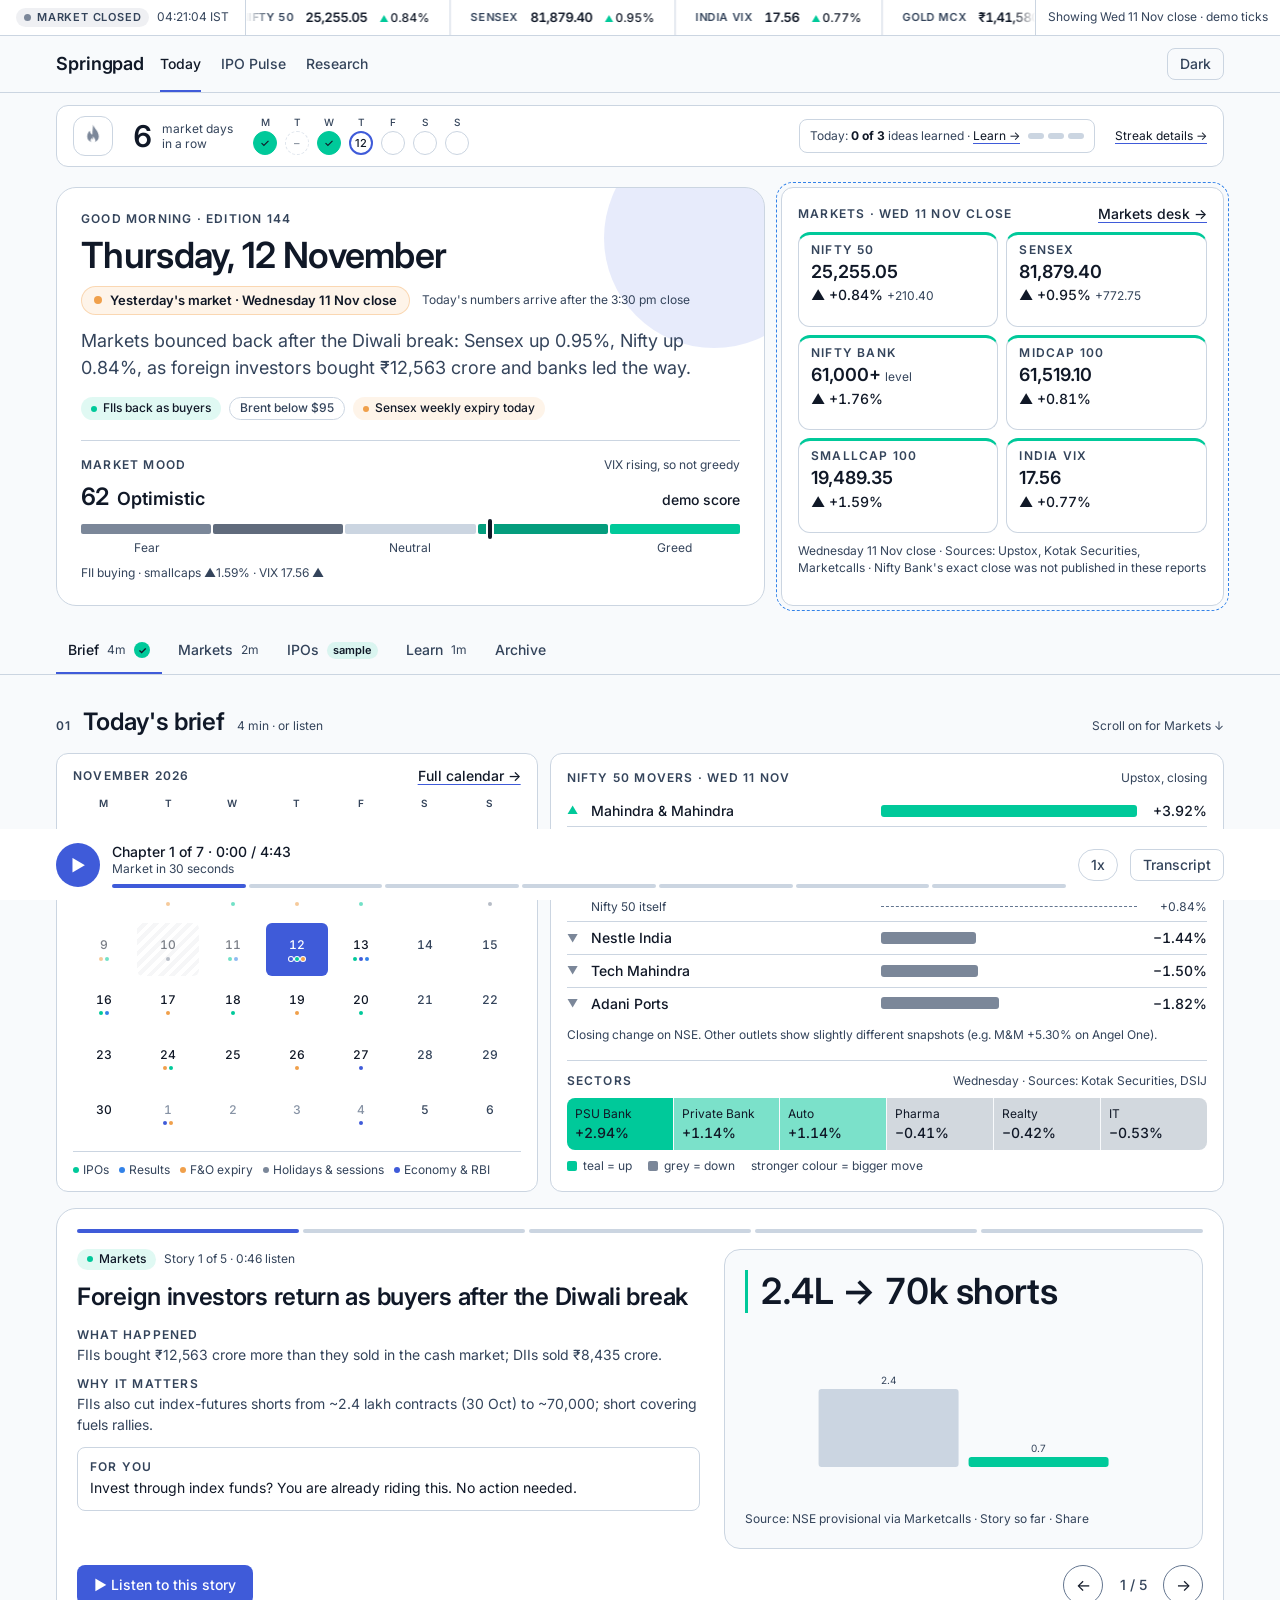
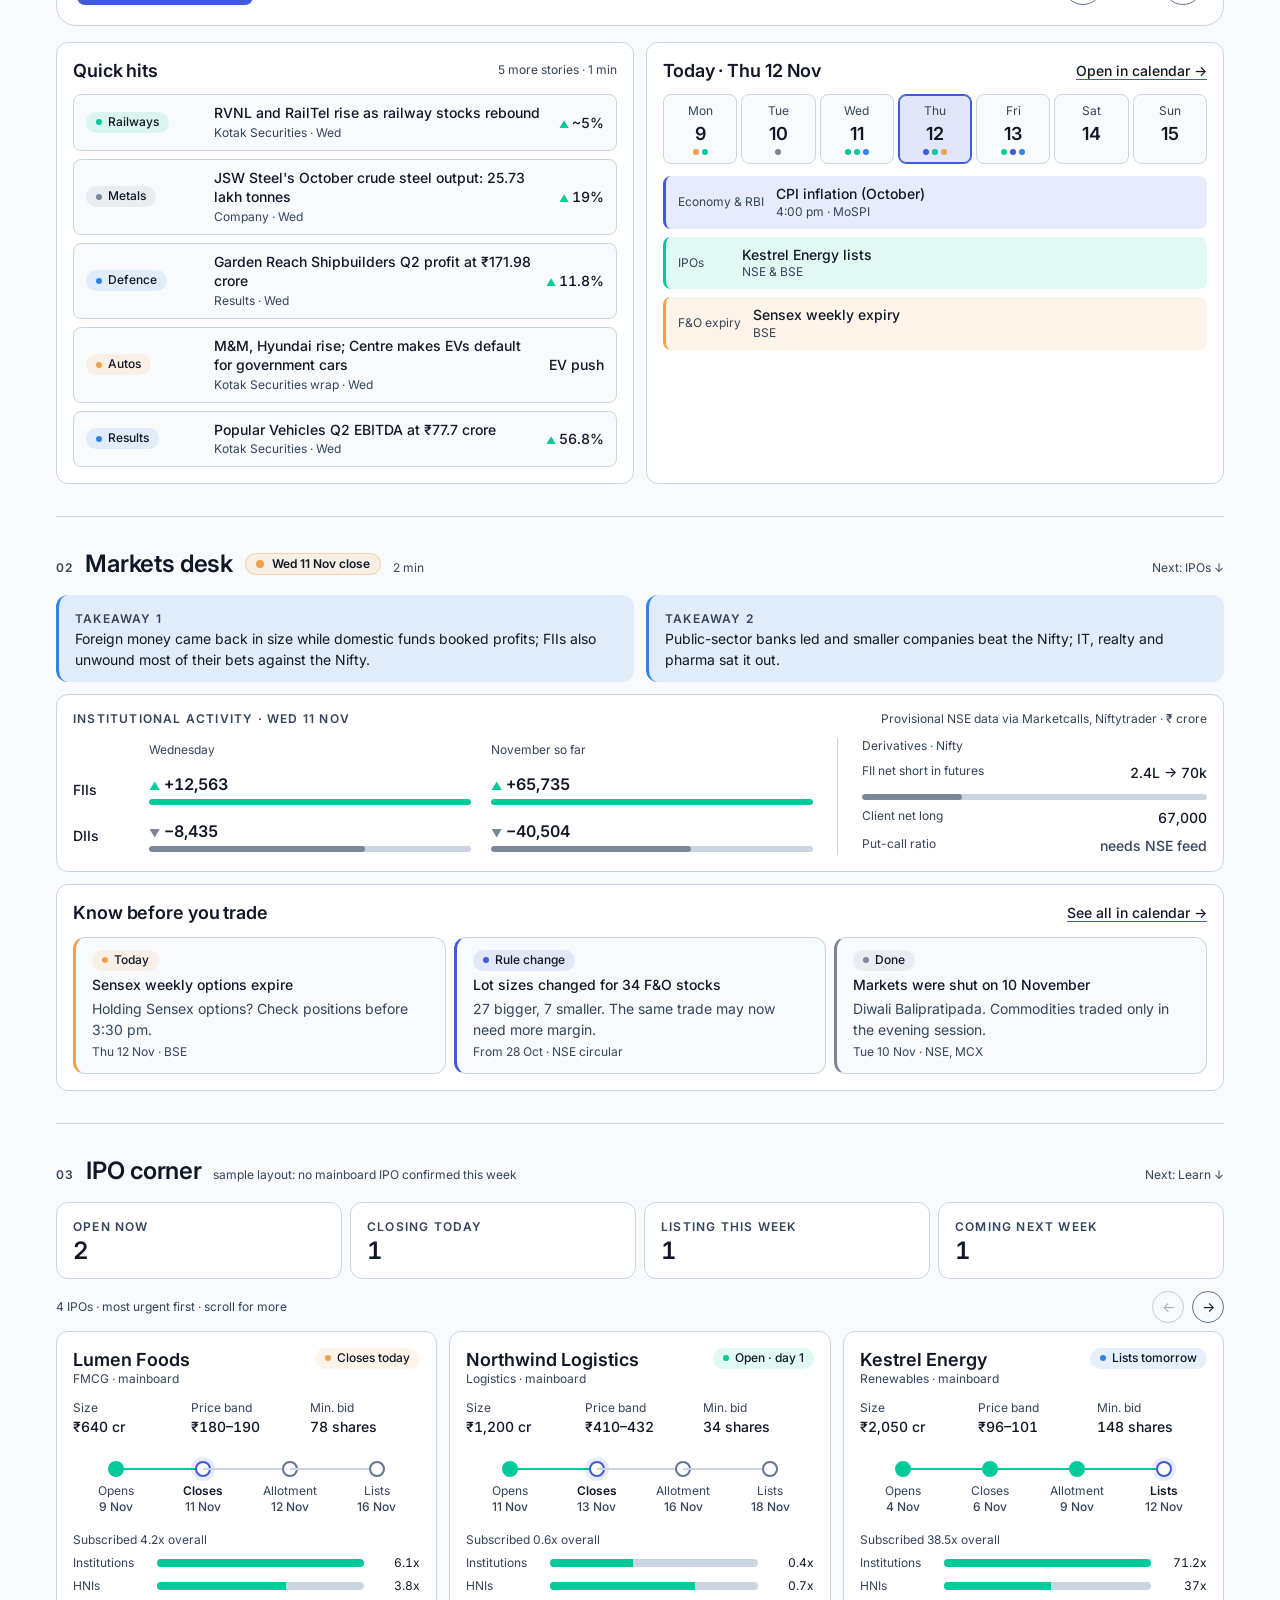
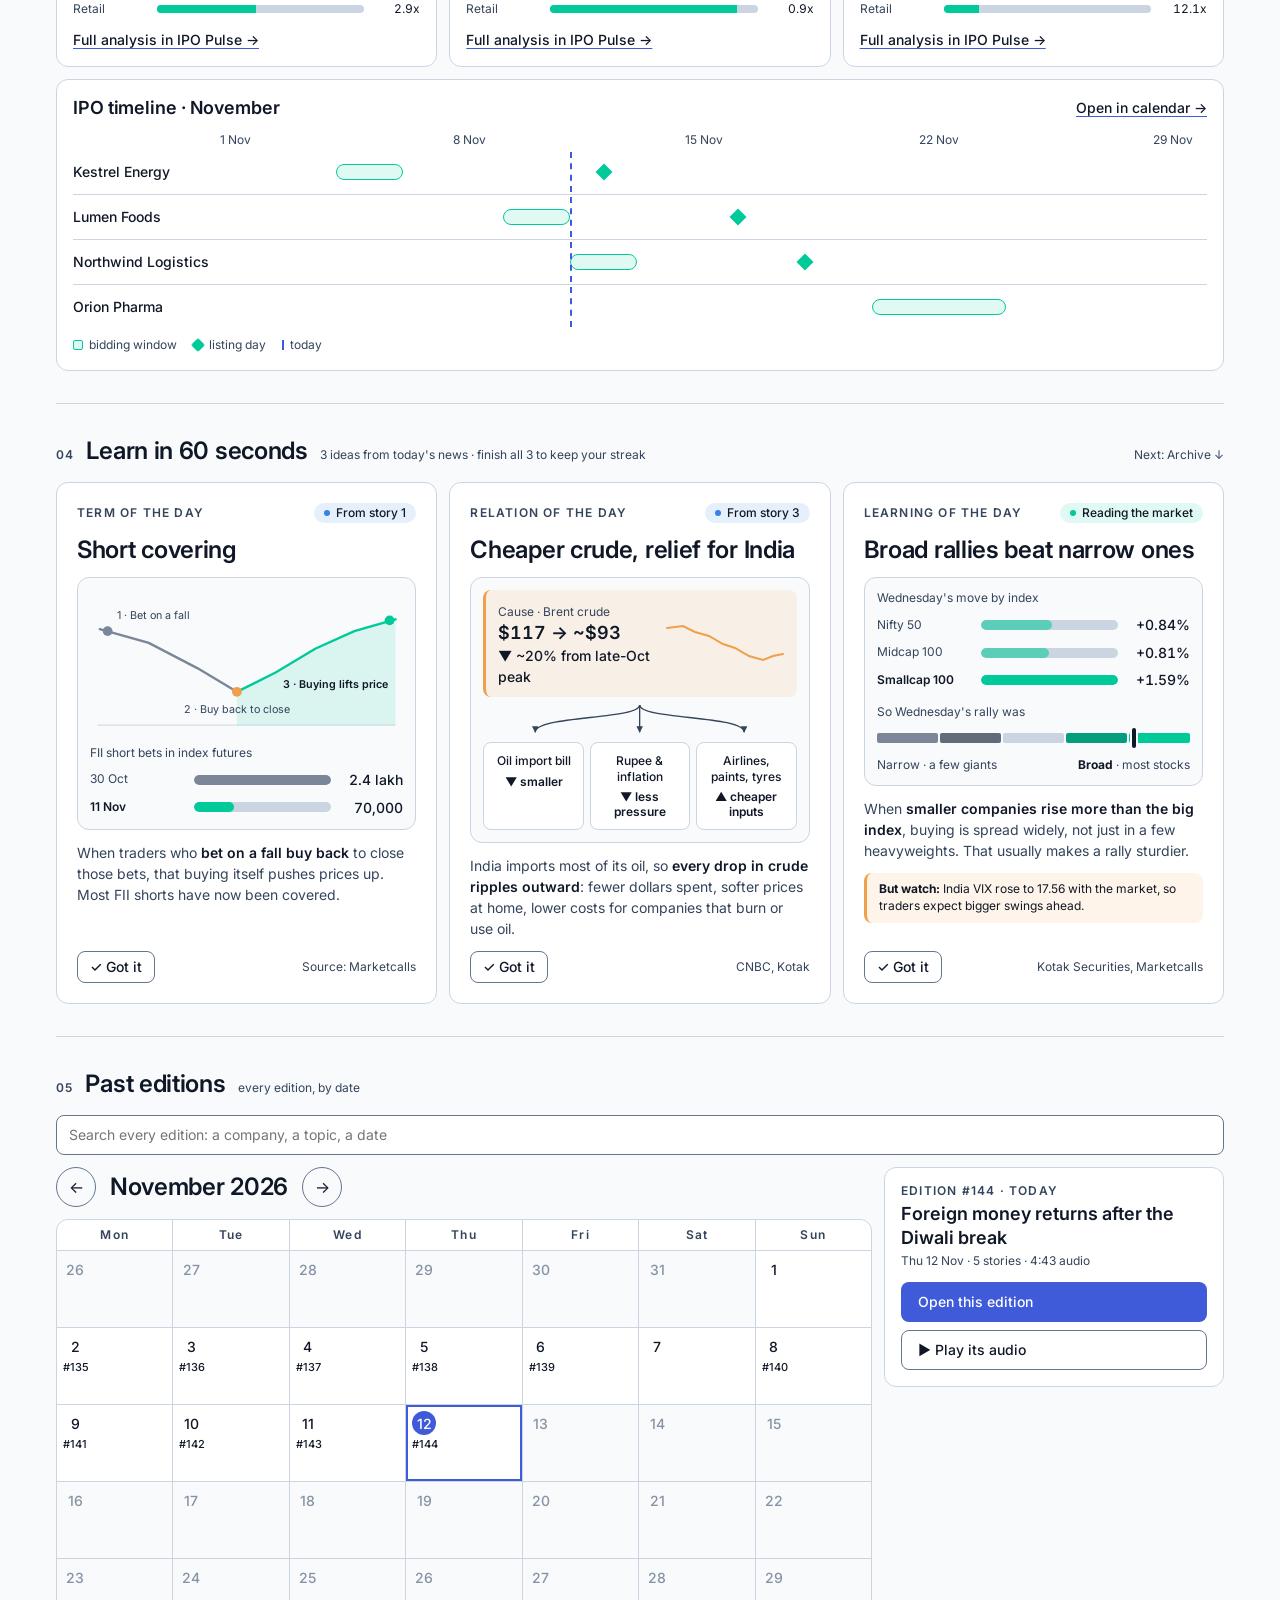
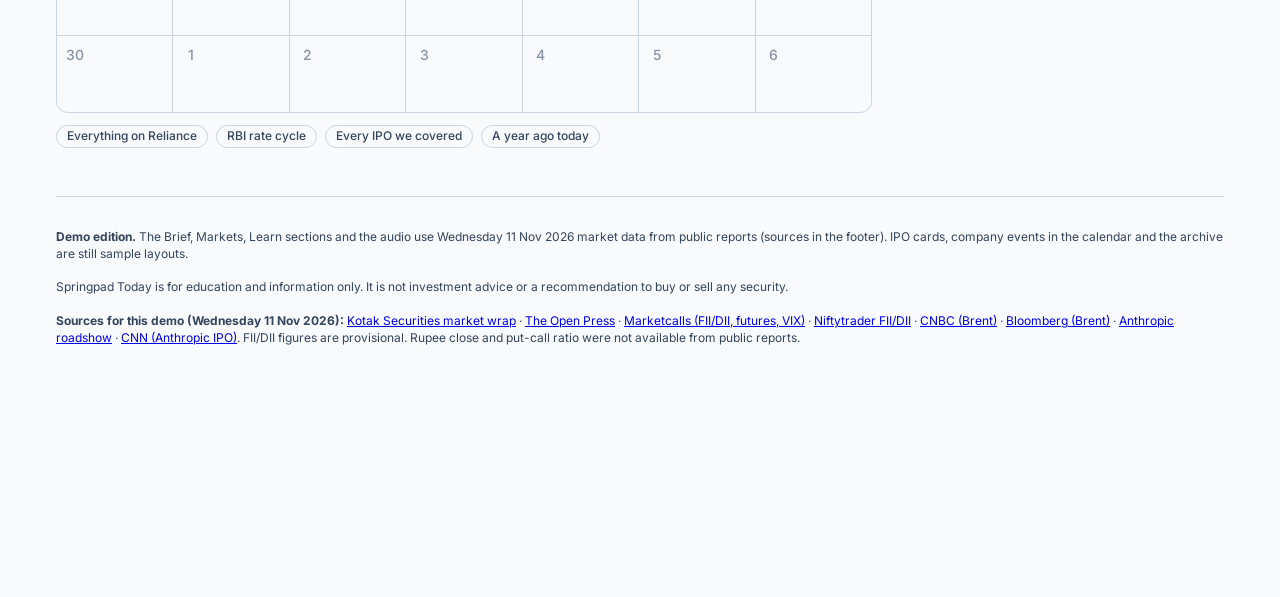
==== index.html @ b05f0032 "Add index page for GitHub Pages Co-Authored-By: Claude Opus 5.5 <noreply@anthropic.com>" ====
<!doctype html>
<meta charset="utf-8">
<title>Springpad Today Demo</title>
<meta http-equiv="refresh" content="0; url=today-demo-2026-11-12.html">
<a href="today-demo-2026-11-12.html">Open the Springpad Today demo</a>
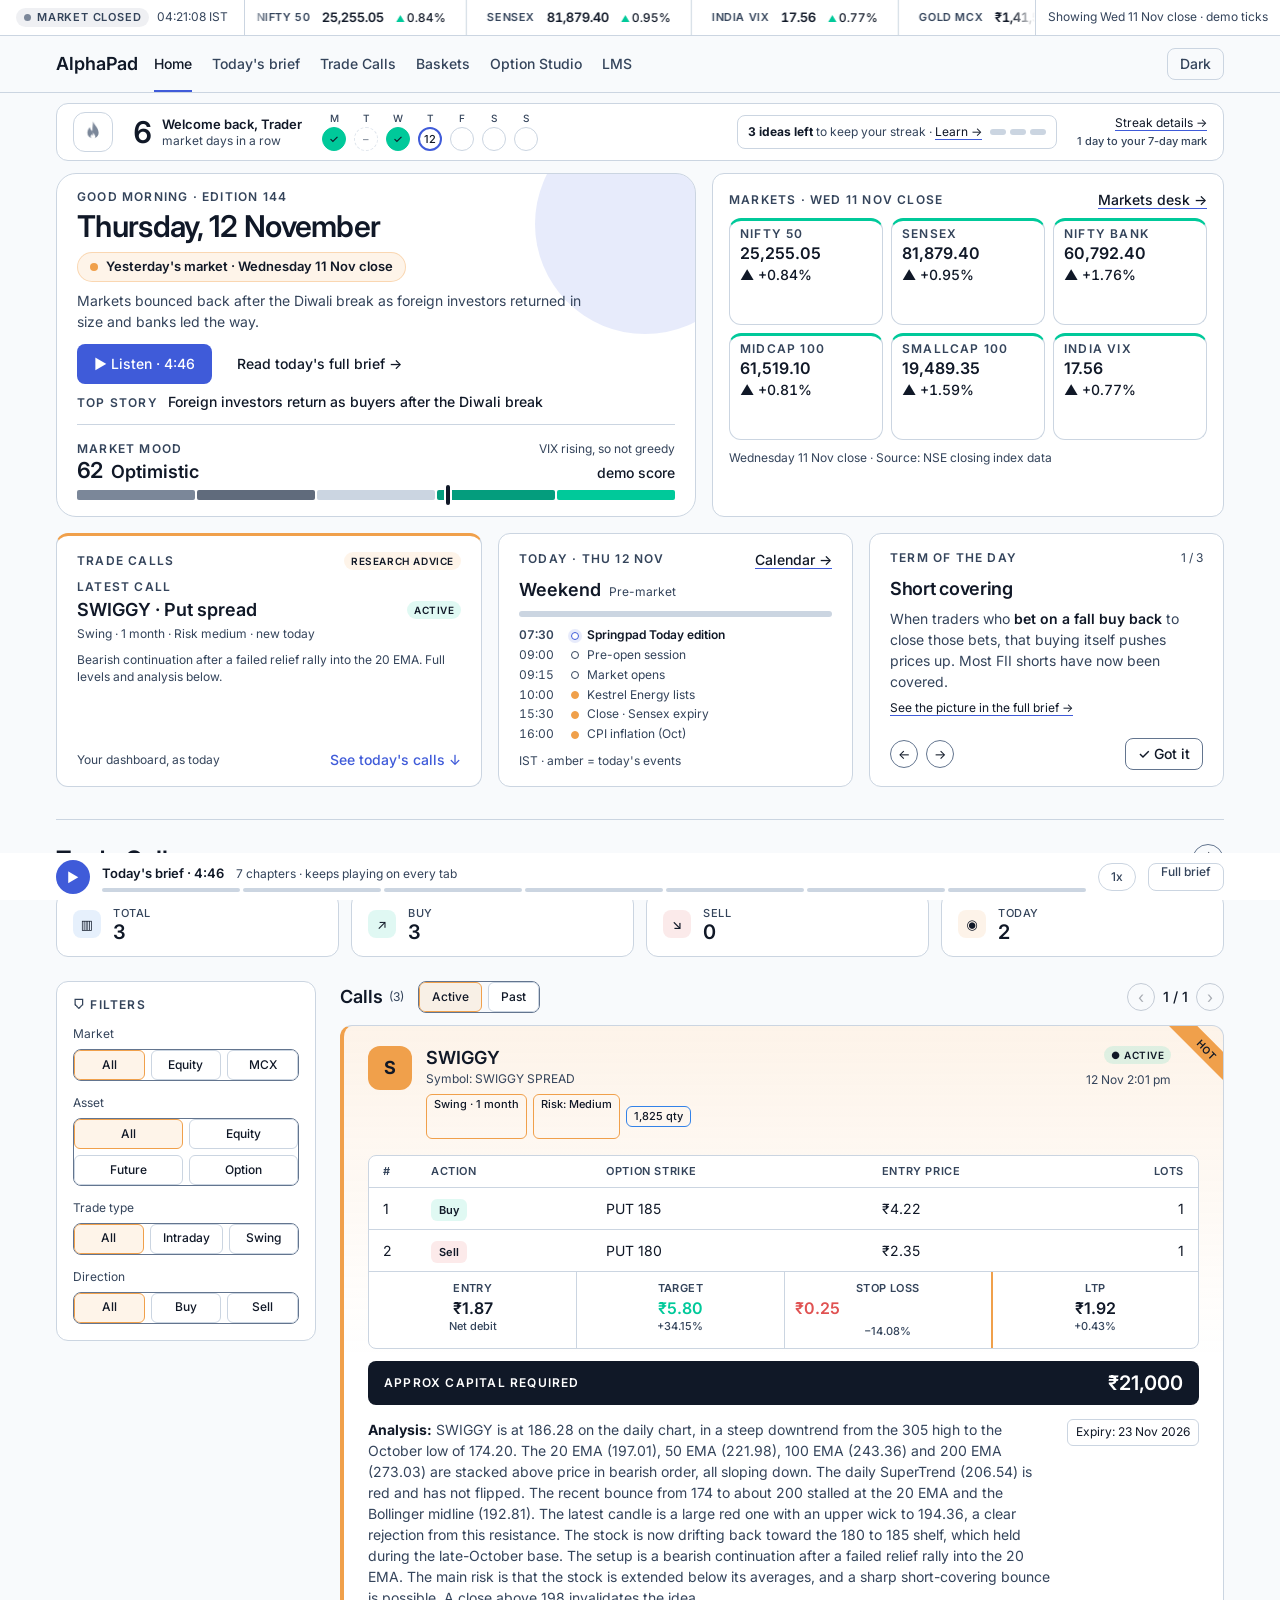
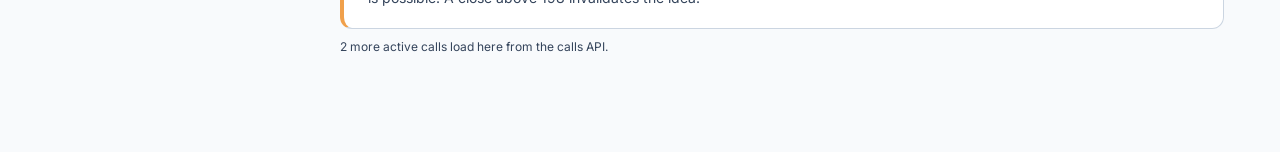
==== commit 2f1cf5d8: "Landing page prototype: one-screen Today summary above the current Trade Calls home-2026-11-12.html:" ====
--- a/index.html
+++ b/index.html
@@ -1,5 +1,5 @@
 <!doctype html>
 <meta charset="utf-8">
-<title>Springpad Today Demo</title>
-<meta http-equiv="refresh" content="0; url=today-demo-2026-11-12.html">
-<a href="today-demo-2026-11-12.html">Open the Springpad Today demo</a>
+<title>AlphaPad Home Demo</title>
+<meta http-equiv="refresh" content="0; url=home-2026-11-12.html">
+<a href="home-2026-11-12.html">Open the AlphaPad home demo</a>
